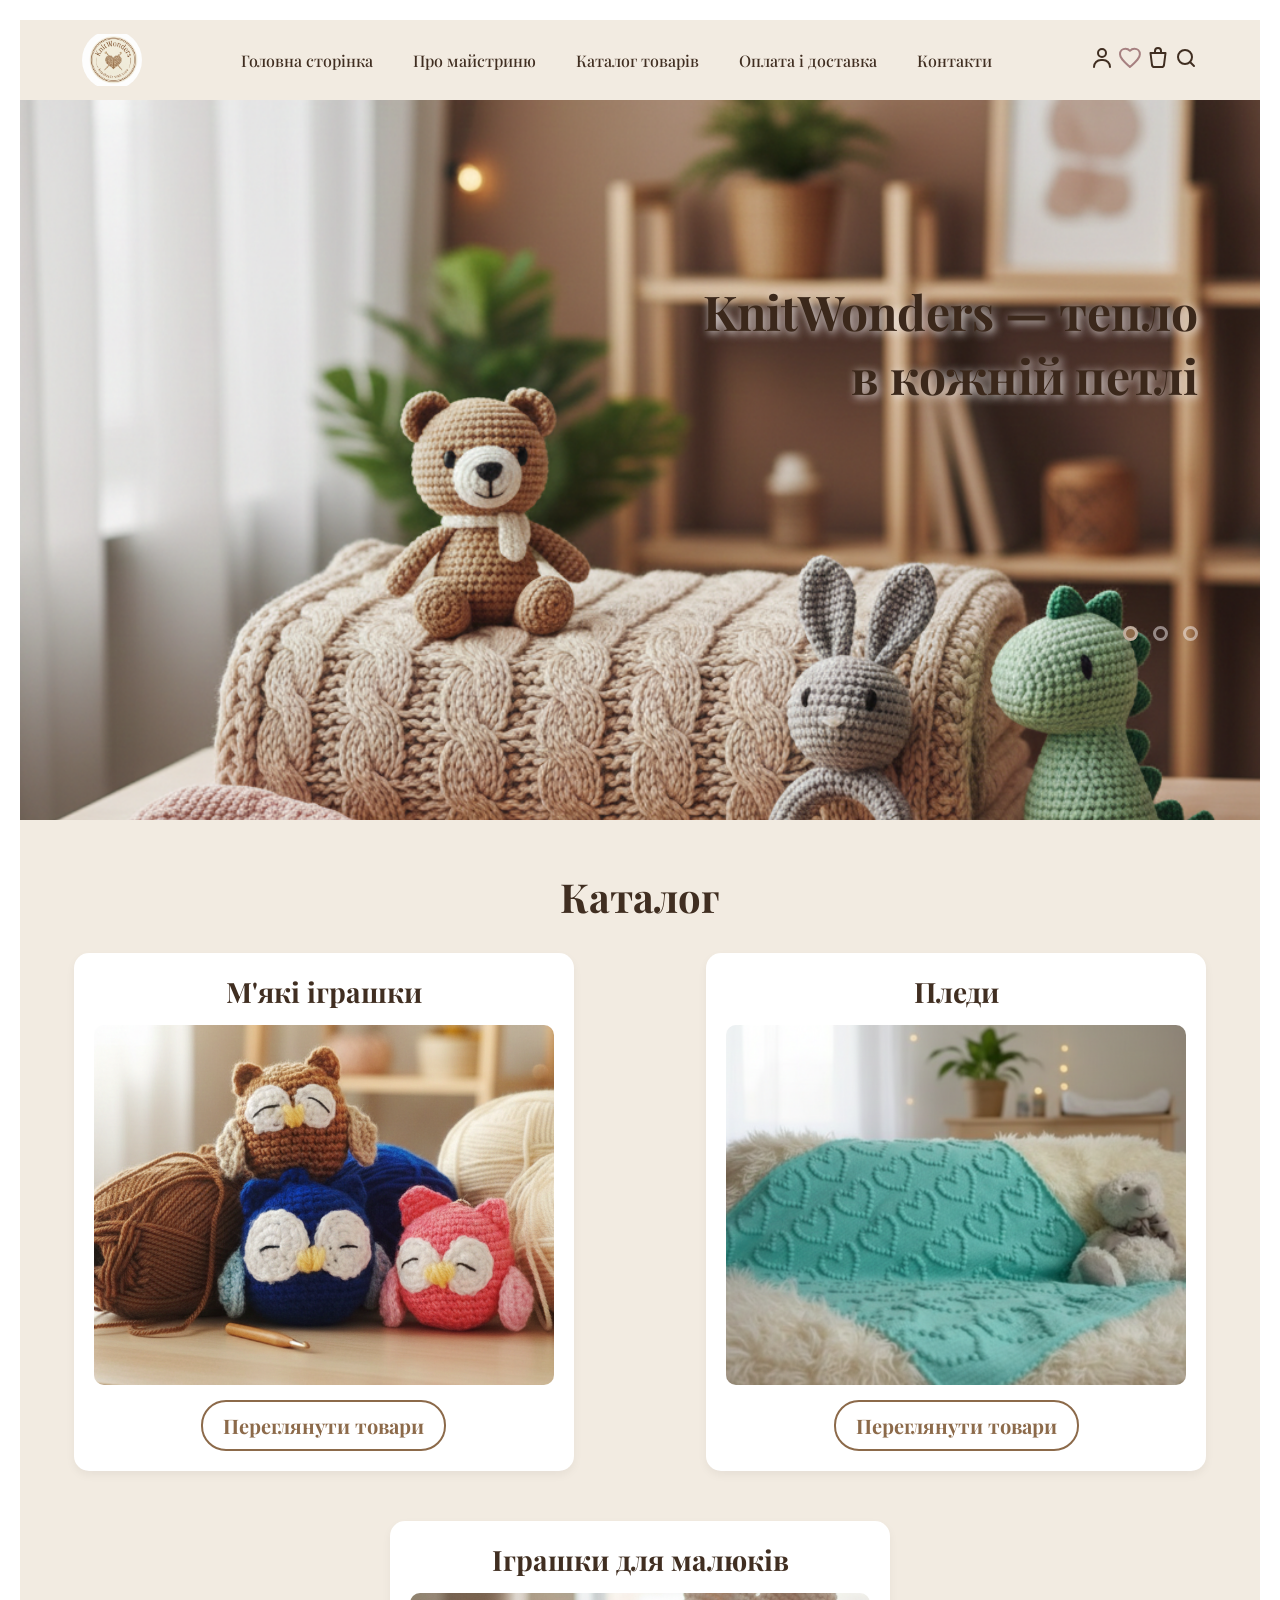
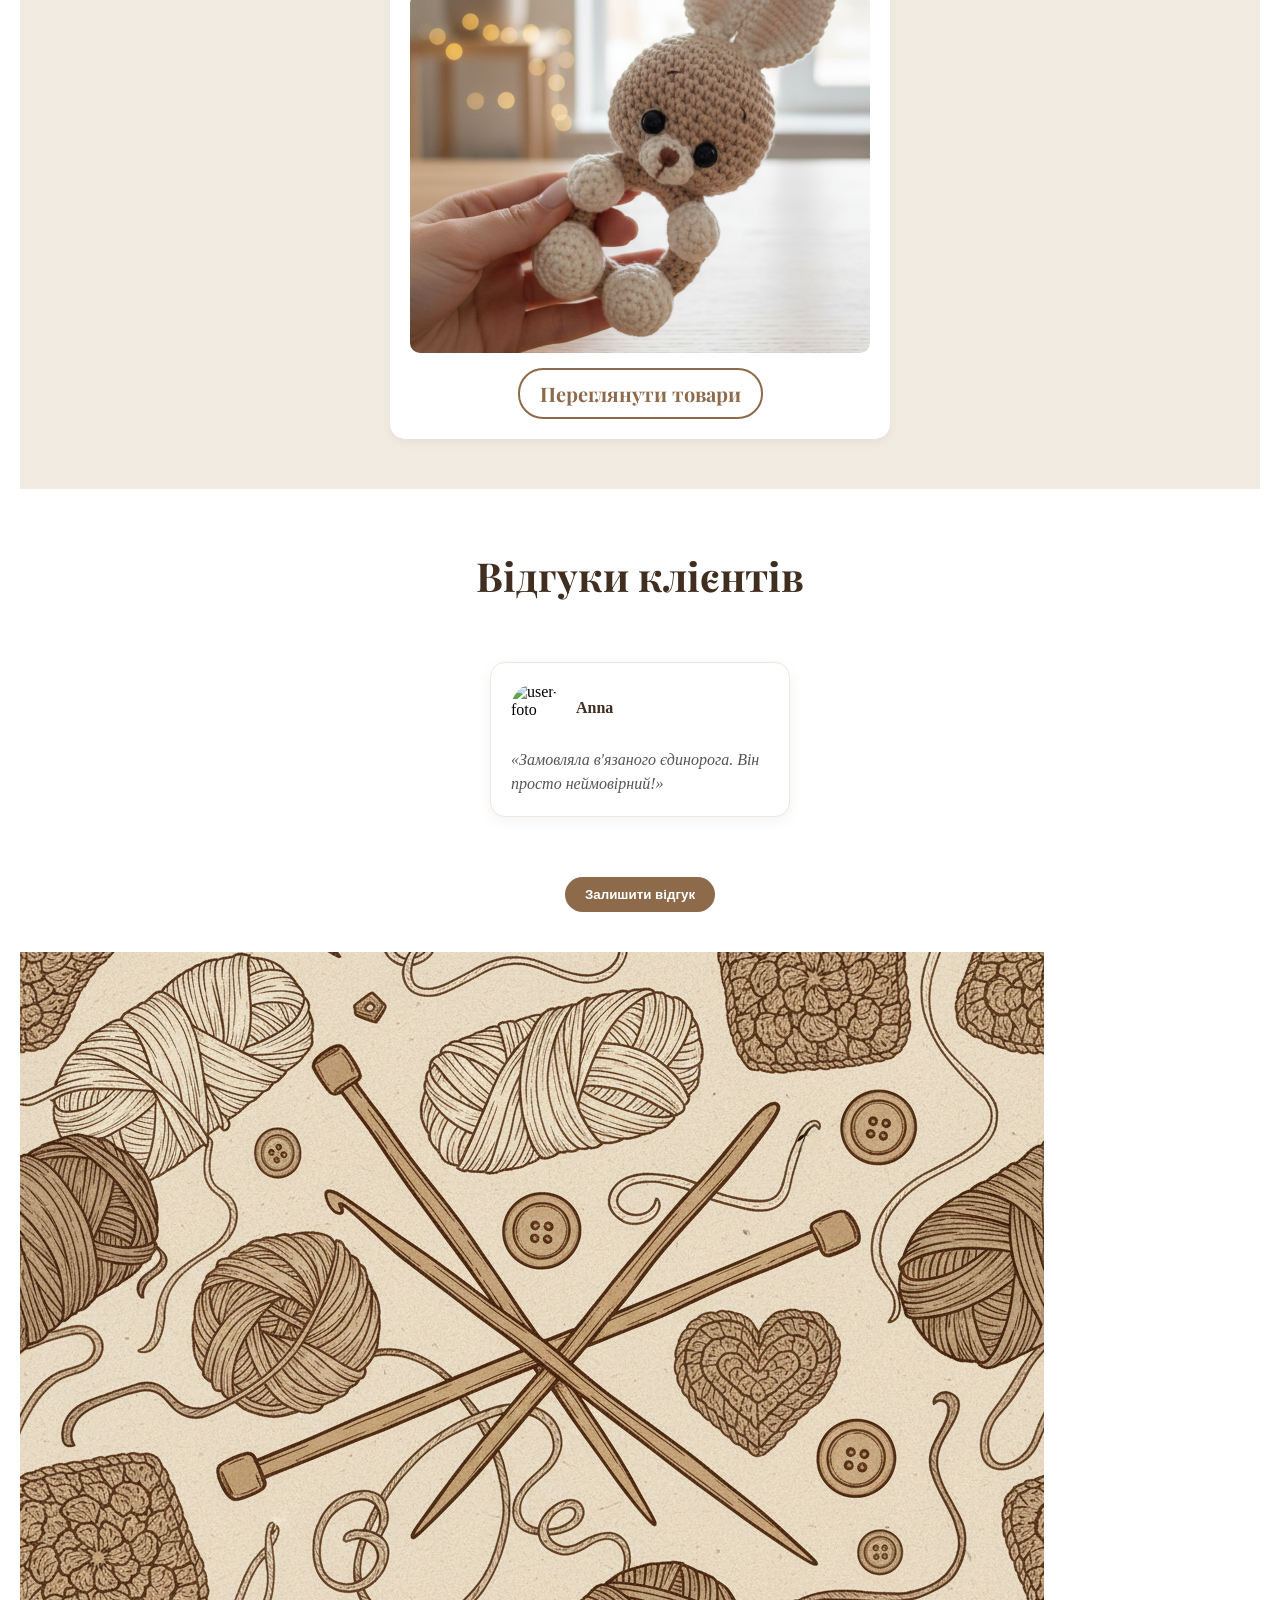
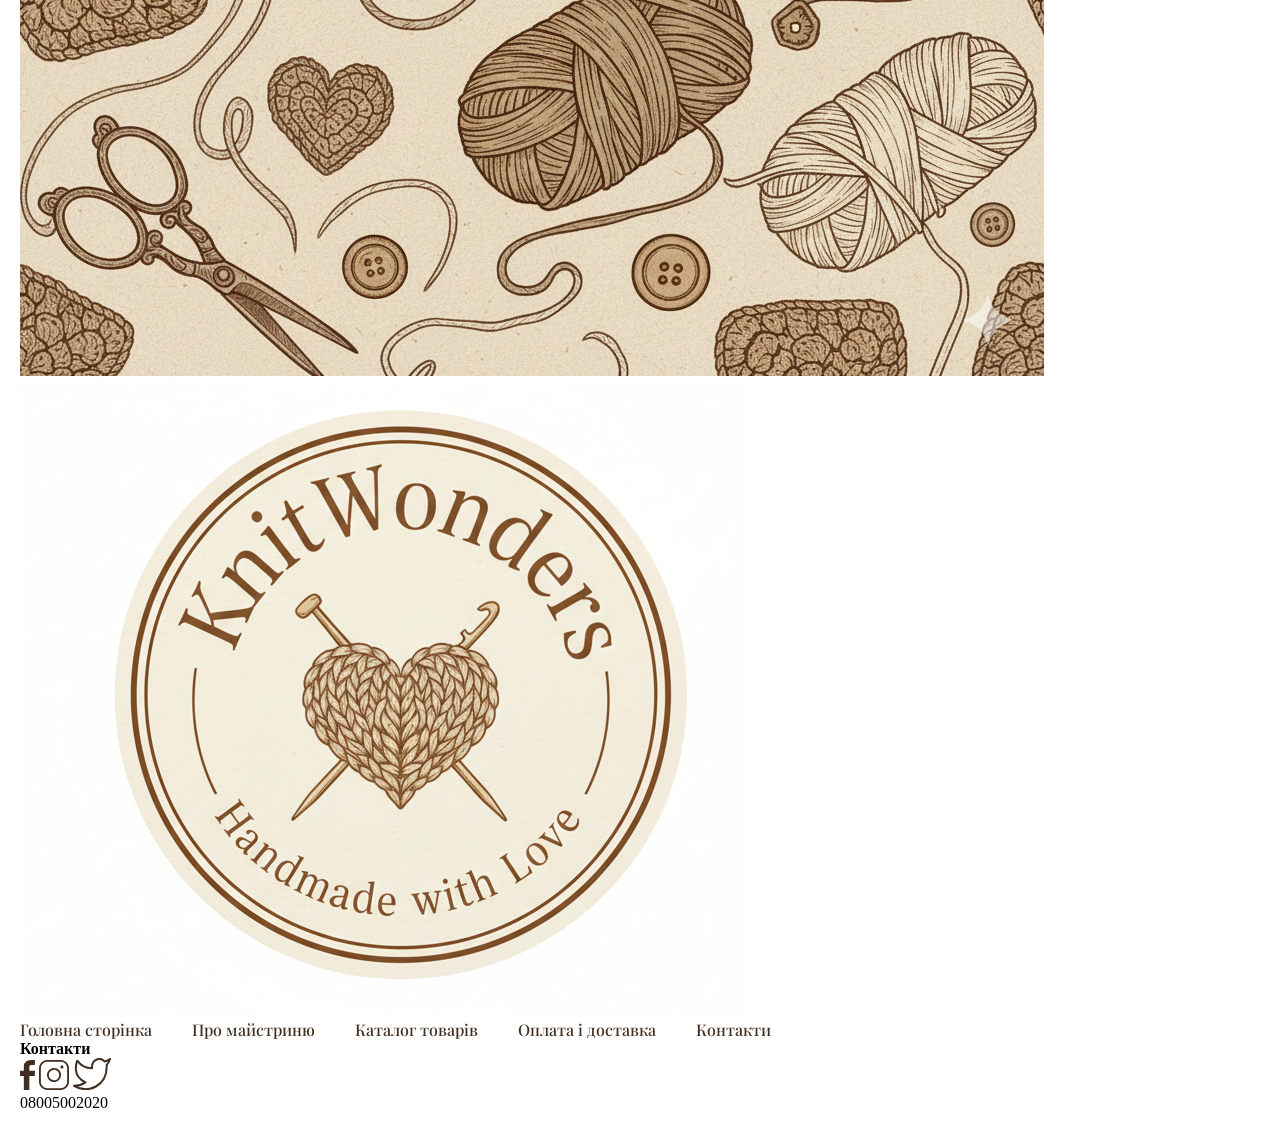
==== index.html @ 26080732 "first commit" ====
<!doctype html>
<html lang="uk">
  <head>
    <meta charset="UTF-8" />
    <meta name="viewport" content="width=device-width, initial-scale=1.0" />
    <link rel="preconnect" href="https://fonts.googleapis.com" />
    <link rel="preconnect" href="https://fonts.gstatic.com" crossorigin />
    <link
      href="https://fonts.googleapis.com/css2?family=Delius+Unicase:wght@400;700&family=Farro:wght@300;400;500;700&family=Francois+One&family=Lato:ital,wght@0,100;0,300;0,400;0,700;0,900;1,100;1,300;1,400;1,700;1,900&family=Montserrat:wght@800&family=Nunito+Sans:ital,opsz,wght@0,6..12,200..1000;1,6..12,200..1000&family=Open+Sans:ital,wght@0,300..800;1,300..800&family=PT+Sans:ital,wght@0,400;0,700;1,400;1,700&family=Playfair+Display:ital,wght@0,400..900;1,400..900&family=Playwrite+NZ+Basic+Guides&family=Quicksand:wght@300..700&family=Raleway:ital,wght@0,100..900;1,100..900&family=Red+Hat+Display:ital,wght@0,300..900;1,300..900&family=Roboto:ital,wght@0,100..900;1,100..900&family=Source+Sans+3:ital,wght@1,600&family=Work+Sans:ital,wght@1,100..900&display=swap"
      rel="stylesheet"
    />
    <link rel="icon" type="image/png" href="img/logo1.png" sizes="32x32" />
    <title>KnitWonders | В'язані іграшки та пледи</title>
    <link rel="stylesheet" href="style_hero.css" />
    <link rel="stylesheet" href="style_header.css" />
    <link rel="stylesheet" href="style_products.css" />
    <link rel="stylesheet" href="style_reviews.css" />
    <script src="script.js" dafer></script>
    <script src="script_reviews.js" dafer></script>
  </head>
  <body>
    <header>
      <img src="img/logo1.png" alt="logo1" />
      <nav>
        <ul>
          <li><a href="index.html">Головна сторінка</a></li>
          <li><a href="about.html">Про майстриню</a></li>
          <li><a href="catalog.html">Каталог товарів</a></li>
          <li><a href="delivery.html">Оплата і доставка</a></li>
          <li><a href="#contacts">Контакти</a></li>
        </ul>
      </nav>
      <div>
        <a href=""><img src="svg/user.svg" alt="user" /></a>
        <a href=""><img src="svg/heard.svg" alt="heard" /></a>
        <a href=""><img src="svg/bracket.svg" alt="bracket" /></a>
        <img src="svg/search.svg" alt="search" />
      </div>
    </header>
    <section id="hero">
      <div class="slider">
        <img src="img/mainpicture.png" alt="1" class="slide active" />
        <img src="img/im1.png" alt="2" class="slide" />
        <img src="img/img3.png" alt="3" class="slide" />
      </div>

      <div class="hero-overlay">
        <h1>KnitWonders — тепло в кожній петлі</h1>
        <ul class="dots">
          <li class="dot active"></li>
          <li class="dot"></li>
          <li class="dot"></li>
        </ul>
      </div>
    </section>
    <section id="products">
      <h2>Каталог</h2>
      <div id="catalog1">
        <div class="catalog">
          <img src="img/toys/toy2.png" alt="toy2" />
          <h3>М'які іграшки</h3>
          <a href="">Переглянути товари</a>
        </div>
        <div class="catalog">
          <img src="img/blanket_for_children/img5.png" alt="img5" />
          <h3>Пледи</h3>
          <a href="">Переглянути товари</a>
        </div>
        <div class="catalog">
          <img src="img/toys_for_babies/for_baby2.png" alt="toys_for_babies" />
          <h3>Іграшки для малюків</h3>
          <a href="">Переглянути товари</a>
        </div>
      </div>
    </section>
    <section class="reviews-section">
      <div class="container">
        <h2 class="section-title">Відгуки клієнтів</h2>

        <div class="reviews-container">
          <div class="review-card">
            <div class="user-info">
              <img
                src="https://cdn-icons-png.flaticon.com/512/149/149071.png"
                alt="user-foto"
                class="user-avatar"
              />
              <div>
                <h4 class="user-name">Anna</h4>
              </div>
            </div>
            <p class="review-text">
              «Замовляла в'язаного єдинорога. Він просто неймовірний!»
            </p>
          </div>
        </div>

        <button class="toggle-form-btn" id="show-form-btn">
          Залишити відгук
        </button>

        <div class="reviews-form-container" id="reviews-form">
          <h4>Залишити свій відгук</h4>
          <form id="add-review-form">
            <div class="form-group">
              <label for="user-image">Ваше фото (за бажанням)</label>
              <input
                type="file"
                id="user-image"
                name="user-image"
                accept="image/*"
              />
            </div>
            <div class="form-row">
              <input type="text" placeholder="Ваше ім'я" required name="name" />
              <input
                type="email"
                placeholder="Ваш Email"
                required
                name="email"
              />
            </div>
            <textarea
              placeholder="Поділіться вашими враженнями..."
              required
              name="comment"
              rows="5"
            ></textarea>
            <button type="submit" class="submit-btn">Відправити відгук</button>
          </form>
        </div>
      </div>
    </section>
    <footer>
      <img
        src="img/Gemini_Generated_Image_ptmh42ptmh42ptmh.png"
        alt="img-footer"
      />
      <img src="img/logo1.png" alt="logo1" />
      <nav>
        <ul>
          <li><a href="index.html">Головна сторінка</a></li>
          <li><a href="about.html">Про майстриню</a></li>
          <li><a href="catalog.html">Каталог товарів</a></li>
          <li><a href="delivery.html">Оплата і доставка</a></li>
          <li><a href="contacts.html">Контакти</a></li>
        </ul>
      </nav>
      <div class="contact" id="contacts">
        <h4>Контакти</h4>
        <a href=""><img src="svg/facebook.svg" alt="facebook" /></a>
        <a href=""><img src="svg/instagram.svg" alt="instagram" /></a>
        <a href=""><img src="svg/twitter.svg" alt="twitter" /></a>
        <p>08005002020</p>
      </div>
    </footer>
  </body>
</html>
---- style_hero.css ----
* {
  margin: 0;
  padding: 0;
  box-sizing: border-box;
}

#hero {
  position: relative;
  width: 100%;
  height: 80vh;
  overflow: hidden;
}

.slide {
  position: absolute;
  top: 0;
  left: 0;
  width: 100%;
  height: 100%;
  object-fit: cover;
  opacity: 0;
  transition: opacity 1s ease-in-out;
  z-index: 1;
  display: block !important;
}

.slide.active {
  opacity: 1;
  z-index: 2;
}

.hero-overlay {
  position: absolute;
  top: 0;
  left: 0;
  width: 100%;
  height: 100%;
  z-index: 3;
  display: flex;
  flex-direction: column;
  justify-content: space-evenly;
  align-items: flex-end;
  padding: 0 5%;
  pointer-events: none;
}

h1 {
  color: #3b281b;
  font-size: 48px;
  text-align: right;
  max-width: 500px;
  margin-bottom: 20px;
  font-family: "Playfair Display", serif;
  text-shadow: 2px 2px 10px rgb(243, 238, 238);
}

.dots {
  list-style: none;
  display: flex;
  gap: 15px;
  pointer-events: auto;
  margin-top: 20px;
}

.dot {
  width: 15px;
  height: 15px;
  border: 3px solid rgba(243, 238, 238, 0.501);
  border-radius: 50%;
  cursor: pointer;
  transition: 0.3s;
}

.dot.active {
  background-color: #8c6a4a;
}
---- style_header.css ----
body {
  margin: 20px;
}
/* Основні стилі для всієї шапки */
header {
  display: flex;
  justify-content: space-between;
  align-items: center;
  padding: 10px 5%;
  background-color: #f2ebe1;
}

header img[alt="logo1"] {
  width: 60px;
  height: 60px;
  object-fit: contain;
  border-radius: 50%;
}

nav ul {
  list-style: none;
  display: flex;
  margin: 0;
  padding: 0;
  gap: 40px;
}

nav ul li a {
  text-decoration: none; 
  color: #402e21; 
  font-weight: 500;
  transition: color 0.3s ease; 
    font-family: "Playfair Display", serif; +
    font-size: 20px;
}

nav ul li a:hover {
  color: #8c6a4a; 
}

.header-icons {
  display: flex;
  align-items: center;
  gap: 15px; 
}

header img[src^="svg/"] {
  width: 24px;
  height: 24px;
  transition: transform 0.2s ease;
}

header img[src^="svg/"]:hover {
  transform: scale(1.1); /
}
---- style_products.css ----
/* Основний контейнер для секції */
#products {
  background-color: #f2ebe1;
  padding: 50px 1%;
  text-align: center; /* Центруємо заголовок "Каталог" */
}

#products h2 {
  margin-bottom: 30px;
  font-size: 2rem;
  color: #402e21;
  font-family: "Playfair Display", serif;
  font-size: 40px;
}

/* Контейнер, що тримає всі три блоки */
#catalog1 {
  display: flex;
  flex-wrap: wrap; /* Дозволяє блокам переноситися на новий рядок */
  justify-content: space-around; /* Центрує блоки в ряду */
  gap: 50px; /* Відстань між блоками */
}

/* Стилі для кожного окремого блоку каталогу */
.catalog {
  display: flex;
  flex-direction: column; /* Вибудовує елементи всередині блоку вертикально */
  align-items: center; /* Центрує назву, фото та посилання */
  width: 500px; /* Фіксована ширина для гарного вигляду */
  background: #fff; /* Білий фон (за бажанням) */
  padding: 20px;
  border-radius: 15px;
  box-shadow: 0 4px 10px rgba(0, 0, 0, 0.05); /* Легка тінь */
}

/* Назва блоку — зверху */
.catalog h3 {
  order: 1; /* Задаємо черговість: 1 — найперший */
  margin-bottom: 15px;
  color: #402e21;
  font-family: "Playfair Display", serif;
  font-size: 28px;
}

/* Картинка — посередині */
.catalog img {
  order: 2; /* 2 — посередині */
  width: 100%; /* Розтягуємо по ширині блоку */
  height: 360px; /* Фіксуємо висоту, щоб всі блоки були однакові */
  object-fit: cover; /* Обрізаємо фото, щоб не деформувалося */
  border-radius: 10px;
  margin-bottom: 15px;
}

/* Посилання — знизу */
.catalog a {
  order: 3; /* 3 — в самому низу */
  text-decoration: none;
  color: #8c6a4a;
  font-weight: bold;
  border: 2px solid #8c6a4a;
  padding: 10px 20px;
  border-radius: 25px;
  transition: all 0.3s ease;
  font-family: "Playfair Display", serif;
  font-size: 20px;
}

.catalog a:hover {
  background-color: #8c6a4a;
  color: #fff;
}

/* Адаптація для телефонів */
@media (max-width: 768px) {
  #products {
    flex-direction: column; /* Блоки стають один під одним */
    align-items: center;
  }

  .catalog {
    width: 90%; /* На мобільному займають майже всю ширину */
  }
}
---- style_reviews.css ----
.container h2 {
  display: flex;
  justify-content: center;
  margin: 40px;
  color: #402e21;
  font-family: "Playfair Display", serif;
  font-size: 40px;
}
/* Контейнер для відгуків */

.reviews-container {
  display: flex;
  flex-wrap: wrap;
  gap: 20px;
  justify-content: center;
  margin-bottom: 40px;
}

/* Картка відгуку */
.review-card {
  background: #fff;
  border-radius: 15px;
  padding: 20px;
  width: 300px; /* Ширина кожної картки */
  box-shadow: 0 4px 15px rgba(0, 0, 0, 0.05);
  border: 1px solid #f0e6db;
}

.user-info {
  display: flex;
  align-items: center;
  gap: 15px;
  margin-bottom: 15px;
}

.user-avatar {
  width: 50px;
  height: 50px;
  border-radius: 50%; /* Робимо аватар круглим */
  object-fit: cover;
}

.user-name {
  margin: 0;
  color: #402e21;
}

.review-text {
  font-style: italic;
  color: #555;
  line-height: 1.5;
}

/* Стилі для форми */
.reviews-form-container {
  max-width: 600px;
  margin: 0 auto;
  background: #fdfaf7;
  padding: 30px;
  border-radius: 20px;
  display: none; /* ПРИХОВАНО ЗА ЗАМОВЧУВАННЯМ */
  box-shadow: 0 5px 20px rgba(0, 0, 0, 0.1);
}

.reviews-form-container.active {
  display: block; /* ПОКАЗУЄМО, КОЛИ ДОДАЄТЬСЯ КЛАС active */
}

/* Кнопка "Написати відгук" */
.toggle-form-btn {
  display: block;
  margin: 20px auto;
  background-color: #8c6a4a;
  color: white;
  padding: 12px 25px;
  border: none;
  border-radius: 25px;
  cursor: pointer;
  font-weight: bold;
  transition: 0.3s;
}

.toggle-form-btn:hover {
  background-color: #402e21;
}

/* Поля форми */
.form-row {
  display: flex;
  gap: 10px;
  margin-bottom: 15px;
}

.form-row input,
textarea {
  width: 100%;
  padding: 12px;
  border: 1px solid #d9c5b2;
  border-radius: 10px;
  outline: none;
}

.submit-btn {
  width: 100%;
  background: #402e21;
  color: white;
  padding: 12px;
  border: none;
  border-radius: 10px;
  cursor: pointer;
  font-size: 16px;
}
/* Відгуки в рядок */
.reviews-container {
  display: flex;
  flex-wrap: wrap; /* Дозволяє карткам переноситися, якщо мало місця */
  gap: 20px;
  justify-content: center;
  padding: 20px 0;
}

.review-card {
  flex: 0 1 300px; /* Картка не більше 300px */
  border: 1px solid #ddd;
  padding: 15px;
  border-radius: 10px;
  background: #fff;
}

/* Форма */
.reviews-form-container {
  display: none; /* СПОЧАТКУ ПРИХОВАНО */
  margin-top: 20px;
  padding: 20px;
  border-radius: 10px;
  background-color: #f9f4f0;
}

/* Клас, який ми будемо додавати через JS */
.reviews-form-container.show {
  display: block;
}

.toggle-form-btn {
  display: block;
  margin: 20px auto;
  padding: 10px 20px;
  cursor: pointer;
}

/* Батьківський контейнер, який обрізає все, що виходить за край */
.reviews-section .container {
  overflow: hidden;
  position: relative;
  padding: 20px 0;
}

/* Контейнер зі слайдами */
.reviews-container {
  display: flex;
  flex-wrap: nowrap; /* Важливо: не дозволяємо карткам переноситися на новий рядок */
  gap: 20px;
  padding: 20px;

  /* Додаємо автоматичну прокрутку */
  overflow-x: auto; /* Дозволяє крутити пальцем на телефонах */
  scroll-behavior: smooth;

  /* Ховаємо смугу прокрутки для охайності */
  -ms-overflow-style: none; /* для IE та Edge */
  scrollbar-width: none; /* для Firefox */
}

.reviews-container::-webkit-scrollbar {
  display: none; /* для Chrome, Safari та Opera */
}

/* Картка відгуку */
.review-card {
  flex: 0 0 300px; /* Картка завжди має ширину 300px і не стискається */
  background: #fff;
  border-radius: 15px;
  padding: 20px;
  box-shadow: 0 4px 15px rgba(0, 0, 0, 0.05);
  border: 1px solid #f0e6db;
}
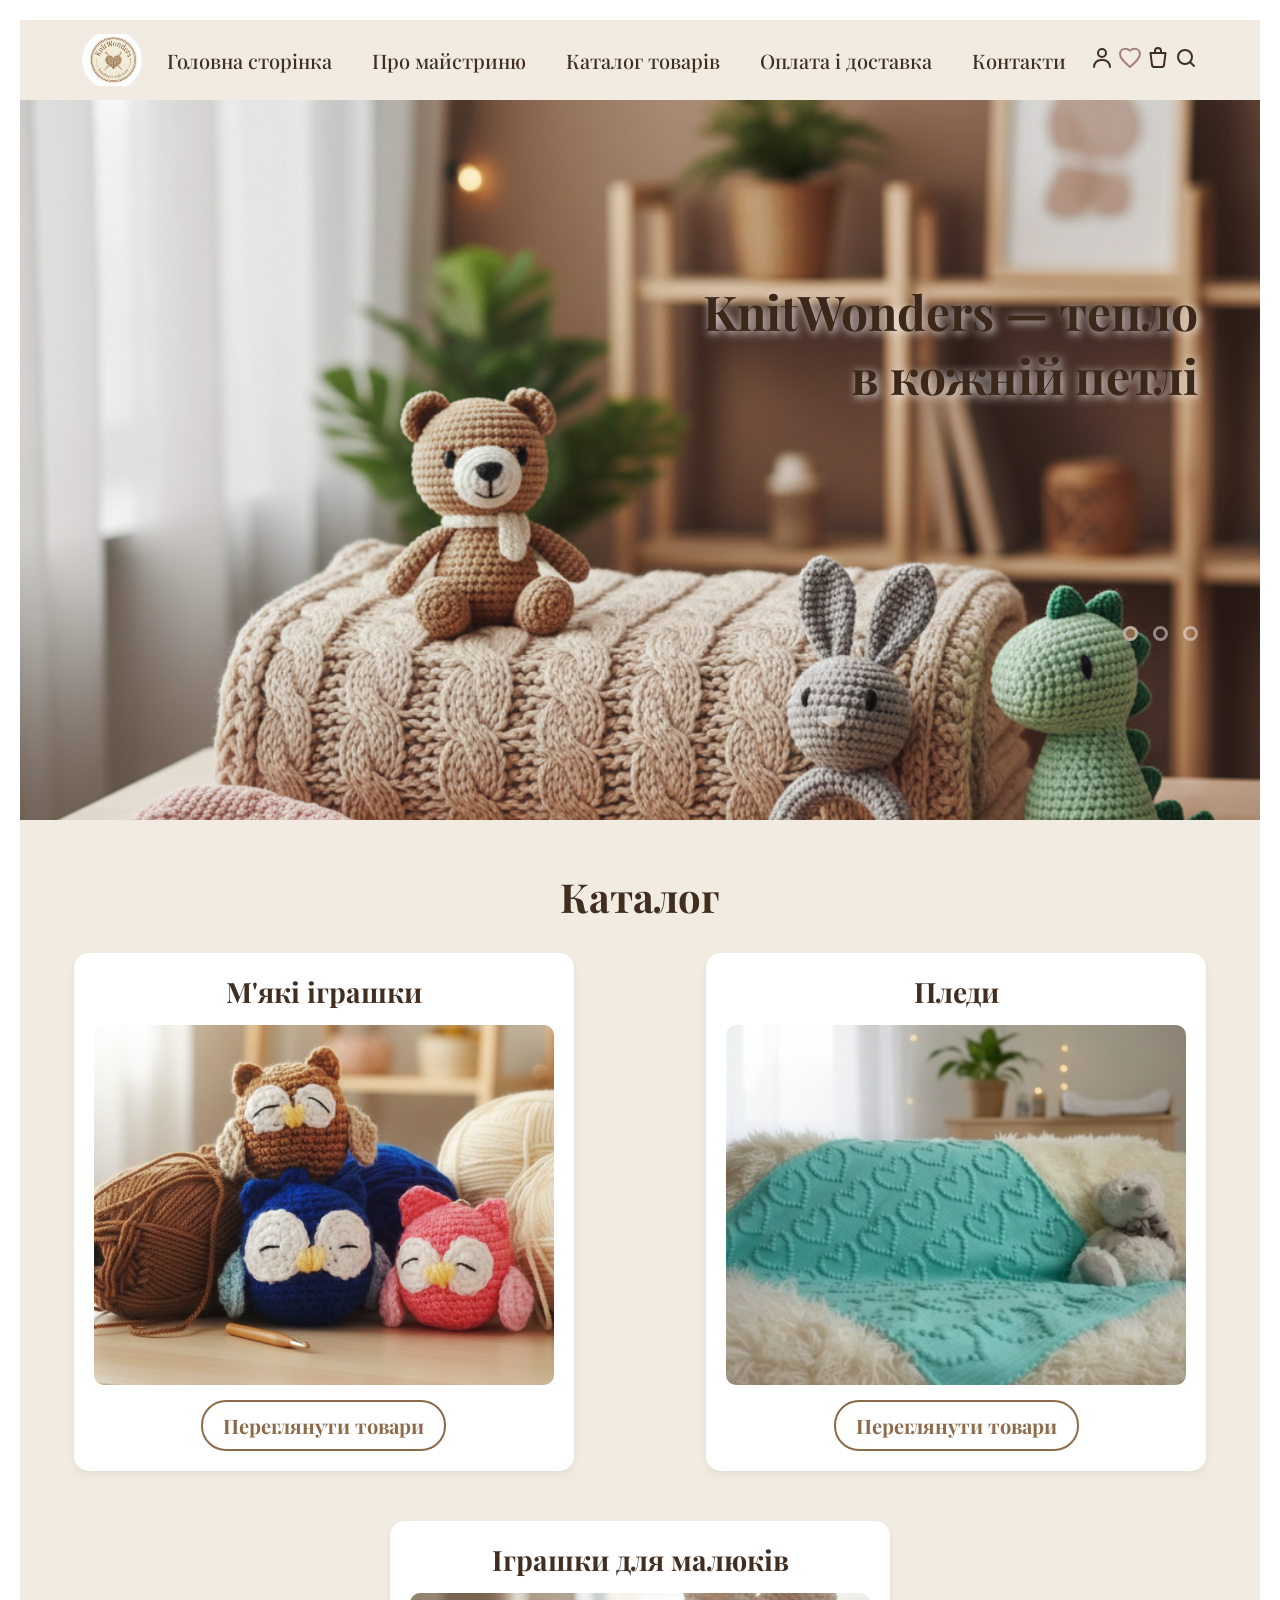
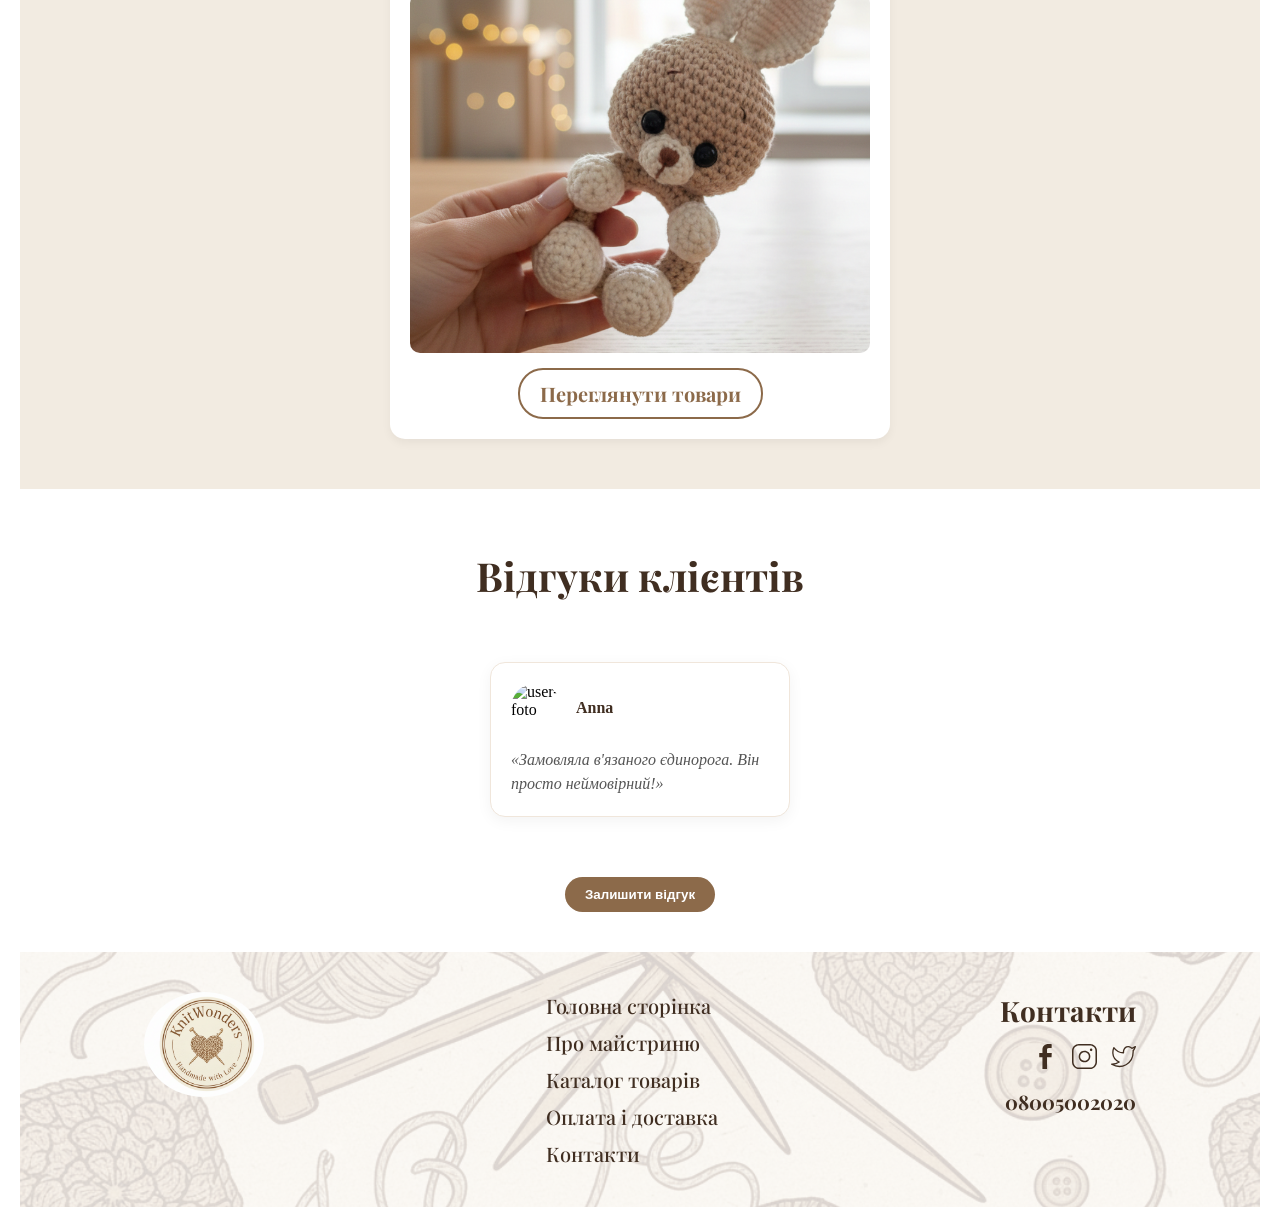
==== commit 83e6b359: "add changes" ====
--- a/index.html
+++ b/index.html
@@ -15,28 +15,14 @@
     <link rel="stylesheet" href="style_header.css" />
     <link rel="stylesheet" href="style_products.css" />
     <link rel="stylesheet" href="style_reviews.css" />
-    <script src="script.js" dafer></script>
-    <script src="script_reviews.js" dafer></script>
+    <link rel="stylesheet" href="style_footer.css" />
+
+    <script src="script.js" defer></script>
+    <script src="script_reviews.js" defer></script>
+    <script src="include.js" defer></script>
   </head>
   <body>
-    <header>
-      <img src="img/logo1.png" alt="logo1" />
-      <nav>
-        <ul>
-          <li><a href="index.html">Головна сторінка</a></li>
-          <li><a href="about.html">Про майстриню</a></li>
-          <li><a href="catalog.html">Каталог товарів</a></li>
-          <li><a href="delivery.html">Оплата і доставка</a></li>
-          <li><a href="#contacts">Контакти</a></li>
-        </ul>
-      </nav>
-      <div>
-        <a href=""><img src="svg/user.svg" alt="user" /></a>
-        <a href=""><img src="svg/heard.svg" alt="heard" /></a>
-        <a href=""><img src="svg/bracket.svg" alt="bracket" /></a>
-        <img src="svg/search.svg" alt="search" />
-      </div>
-    </header>
+    <div id="header-placeholder"></div>
     <section id="hero">
       <div class="slider">
         <img src="img/mainpicture.png" alt="1" class="slide active" />
@@ -131,28 +117,6 @@
         </div>
       </div>
     </section>
-    <footer>
-      <img
-        src="img/Gemini_Generated_Image_ptmh42ptmh42ptmh.png"
-        alt="img-footer"
-      />
-      <img src="img/logo1.png" alt="logo1" />
-      <nav>
-        <ul>
-          <li><a href="index.html">Головна сторінка</a></li>
-          <li><a href="about.html">Про майстриню</a></li>
-          <li><a href="catalog.html">Каталог товарів</a></li>
-          <li><a href="delivery.html">Оплата і доставка</a></li>
-          <li><a href="contacts.html">Контакти</a></li>
-        </ul>
-      </nav>
-      <div class="contact" id="contacts">
-        <h4>Контакти</h4>
-        <a href=""><img src="svg/facebook.svg" alt="facebook" /></a>
-        <a href=""><img src="svg/instagram.svg" alt="instagram" /></a>
-        <a href=""><img src="svg/twitter.svg" alt="twitter" /></a>
-        <p>08005002020</p>
-      </div>
-    </footer>
+    <div id="footer-placeholder"></div>
   </body>
 </html>
--- a/style_header.css
+++ b/style_header.css
@@ -30,7 +30,7 @@
   color: #402e21; 
   font-weight: 500;
   transition: color 0.3s ease; 
-    font-family: "Playfair Display", serif; +
+    font-family: "Playfair Display", serif; 
     font-size: 20px;
 }
 
--- a/style_reviews.css
+++ b/style_reviews.css
@@ -184,3 +184,12 @@
   box-shadow: 0 4px 15px rgba(0, 0, 0, 0.05);
   border: 1px solid #f0e6db;
 }
+/* Кнопки видалення приховані для всіх */
+.delete-btn {
+  display: none !important;
+}
+
+/* Клас, який ми увімкнемо лише для вас */
+body.admin-mode .delete-btn {
+  display: block !important;
+}
--- a/style_footer.css
+++ b/style_footer.css
@@ -0,0 +1,93 @@
+footer {
+  background-image:
+    linear-gradient(rgba(255, 255, 255, 0.8), rgba(255, 255, 255, 0.8)),
+    url("img/Gemini_Generated_Image_ptmh42ptmh42ptmh.png");
+  background-size: cover;
+  background-position: center;
+  background-repeat: no-repeat;
+
+  /* Розподіляємо контент по боках */
+  display: flex;
+  justify-content: space-between;
+  align-items: flex-start;
+  padding: 40px 10%;
+  color: #402e21; /* Ваш основний колір тексту */
+}
+
+/* Приховуємо саму картинку з HTML, бо вона тепер на бекграунді */
+footer > img:first-child {
+  display: none;
+}
+
+/* Логотип та навігація (Ліва частина) */
+footer img[alt="logo1"] {
+  width: 120px; /* Налаштуйте розмір логотипу під себе */
+  margin-bottom: 20px;
+  border-radius: 50%;
+}
+
+footer nav ul {
+  list-style: none;
+  padding: 0;
+  margin: 0;
+  display: flex;
+  flex-direction: column; /* У стовпчик */
+  gap: 10px;
+}
+
+footer nav ul li a {
+  text-decoration: none;
+  color: #402e21;
+  font-weight: 500;
+  transition: 0.3s;
+}
+
+footer nav ul li a:hover {
+  color: #8c6a4a; /* Колір при наведенні */
+}
+
+/* Контакти (Права частина) */
+.contact {
+  text-align: right; /* Текст притиснутий до правого краю */
+}
+
+.contact h4 {
+  margin-bottom: 15px;
+  font-size: 28px;
+  font-family: "Playfair Display", serif;
+}
+
+.contact a {
+  display: inline-block;
+  margin-left: 10px;
+  transition: transform 0.3s;
+}
+
+.contact a:hover {
+  transform: scale(1.1); /* Легке збільшення іконок */
+}
+
+.contact img {
+  width: 25px; /* Розмір іконок соцмереж */
+  height: 25px;
+}
+
+.contact p {
+  margin-top: 15px;
+  font-weight: bold;
+  font-size: 20px;
+  font-family: "Playfair Display", serif;
+}
+
+/* Адаптація для телефонів */
+@media (max-width: 768px) {
+  footer {
+    flex-direction: column;
+    align-items: center;
+    text-align: center;
+    gap: 30px;
+  }
+  .contact {
+    text-align: center;
+  }
+}
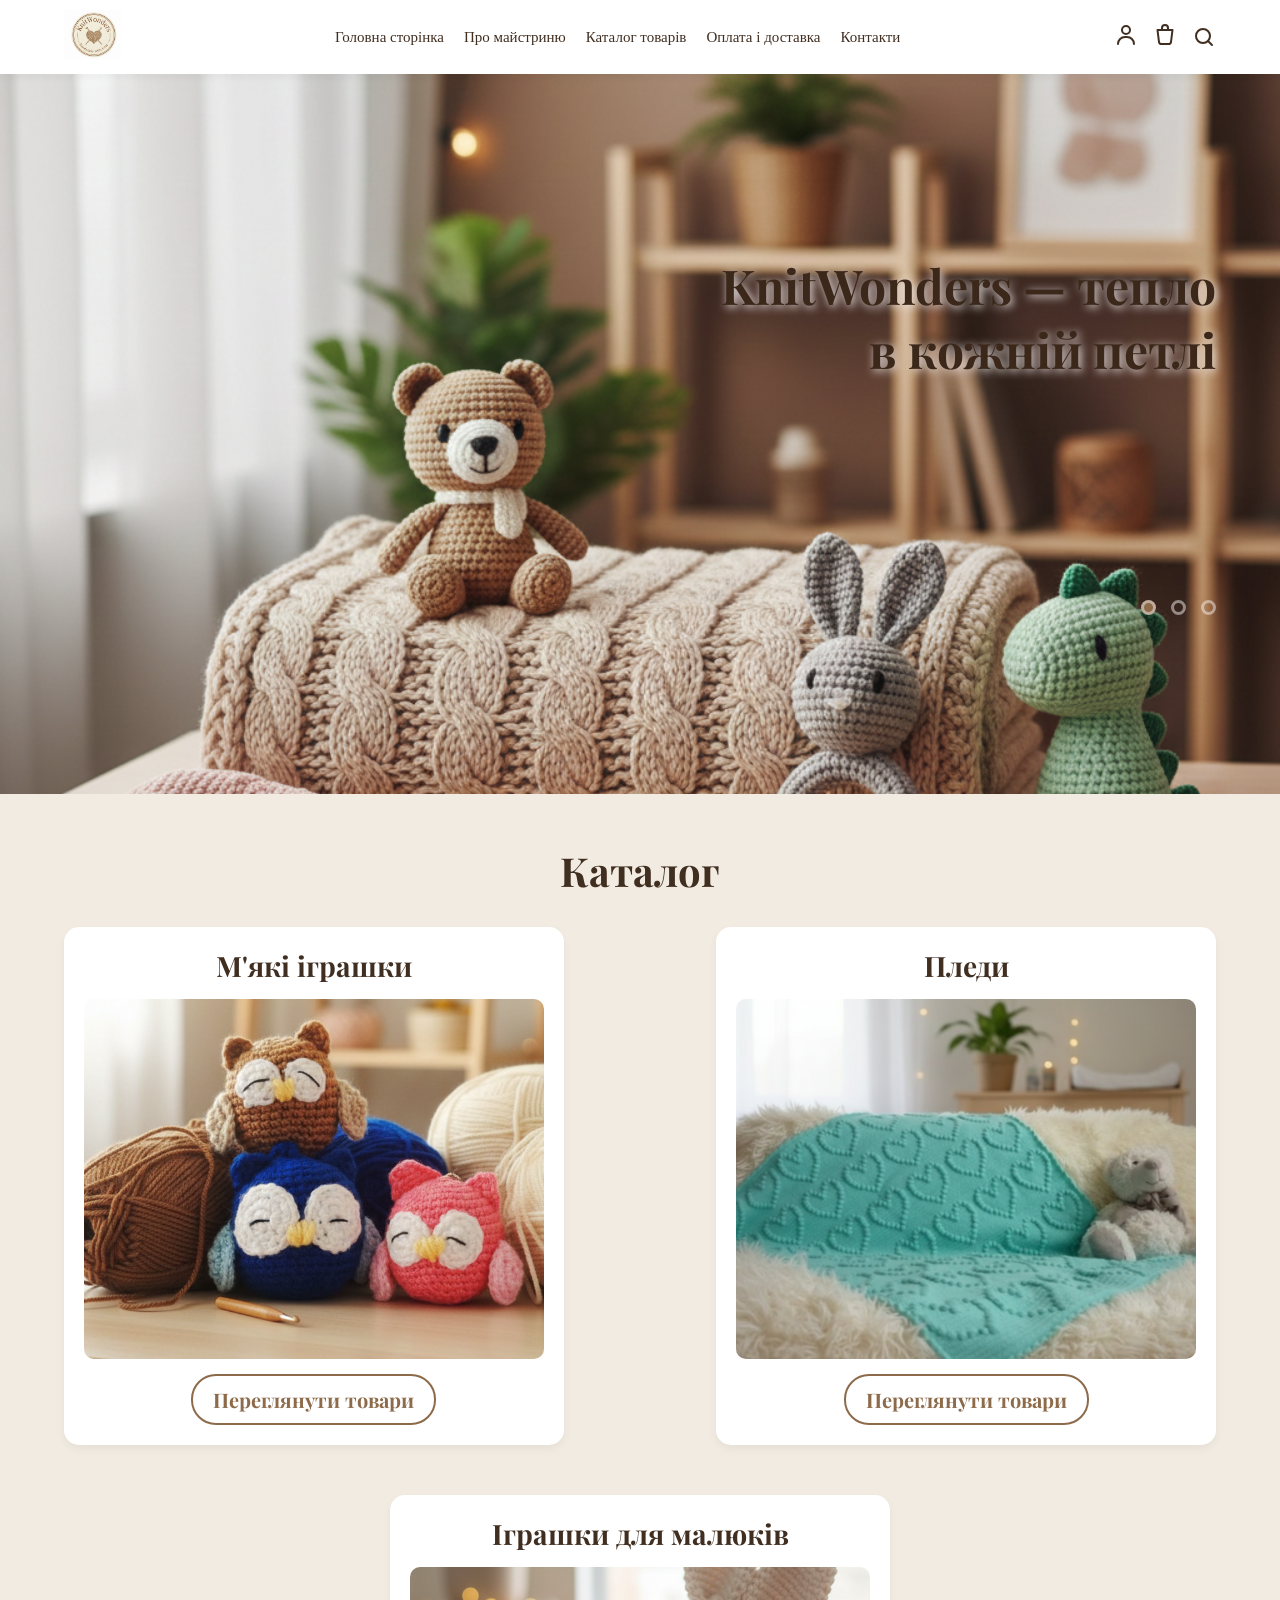
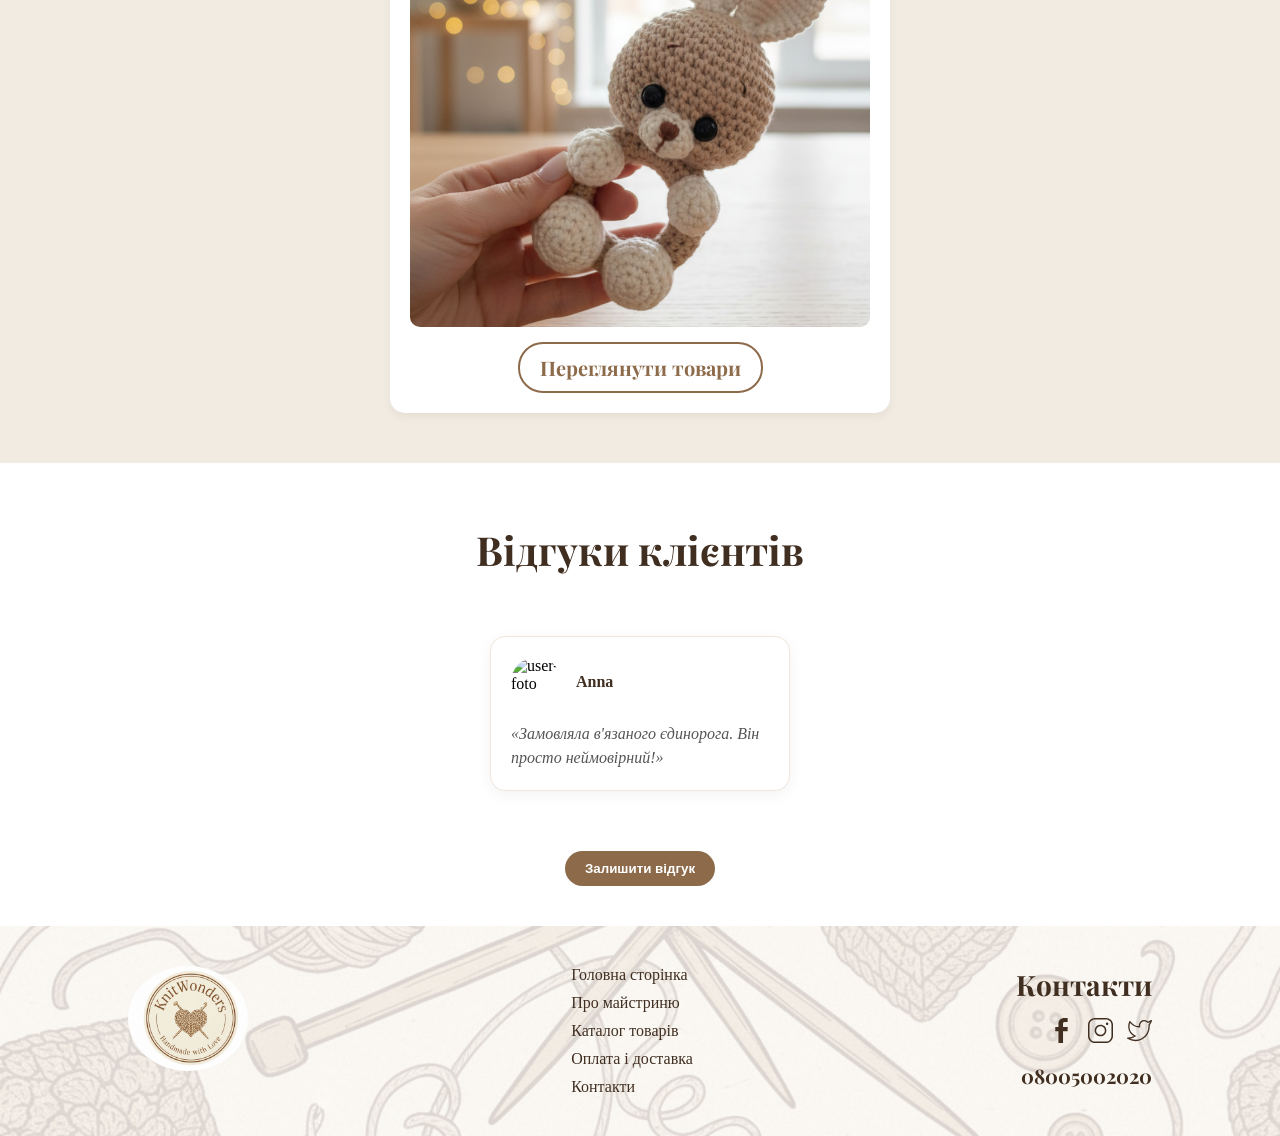
==== commit 58c376c7: "add changes" ====
--- a/index.html
+++ b/index.html
@@ -16,7 +16,6 @@
     <link rel="stylesheet" href="style_products.css" />
     <link rel="stylesheet" href="style_reviews.css" />
     <link rel="stylesheet" href="style_footer.css" />
-
     <script src="script.js" defer></script>
     <script src="script_reviews.js" defer></script>
     <script src="include.js" defer></script>
--- a/style_header.css
+++ b/style_header.css
@@ -1,55 +1,159 @@
-body {
-  margin: 20px;
-}
-/* Основні стилі для всієї шапки */
+/* 1. Основний контейнер шапки */
 header {
   display: flex;
   justify-content: space-between;
   align-items: center;
   padding: 10px 5%;
-  background-color: #f2ebe1;
+  background-color: #ffffff;
+  box-shadow: 0 2px 10px rgba(0, 0, 0, 0.05);
+  position: sticky;
+  top: 0;
+  z-index: 1000;
 }
 
-header img[alt="logo1"] {
-  width: 60px;
-  height: 60px;
-  object-fit: contain;
-  border-radius: 50%;
+/* 2. Логотип */
+.logo img {
+  height: 50px;
+  width: auto;
 }
 
-nav ul {
+/* 3. Навігація (Список посилань) */
+.nav-links {
+  display: flex;
   list-style: none;
-  display: flex;
+  gap: 20px;
   margin: 0;
   padding: 0;
-  gap: 40px;
 }
 
-nav ul li a {
-  text-decoration: none; 
-  color: #402e21; 
+.nav-links li a {
+  text-decoration: none;
+  color: #402e21;
   font-weight: 500;
-  transition: color 0.3s ease; 
-    font-family: "Playfair Display", serif; 
-    font-size: 20px;
+  font-size: 15px;
+  transition: 0.3s;
 }
 
-nav ul li a:hover {
-  color: #8c6a4a; 
+.nav-links li a:hover {
+  color: #8c6a4a;
 }
 
-.header-icons {
+/* 4. Блок з іконками (Пошук, Юзер, Кошик) */
+header div:last-child {
   display: flex;
   align-items: center;
-  gap: 15px; 
+  gap: 15px;
 }
 
-header img[src^="svg/"] {
+header div:last-child img {
   width: 24px;
   height: 24px;
-  transition: transform 0.2s ease;
+  cursor: pointer;
+  transition: transform 0.2s;
 }
 
-header img[src^="svg/"]:hover {
-  transform: scale(1.1); /
+header div:last-child img:hover {
+  transform: scale(1.1);
 }
+
+/* 5. Бургер-меню (приховане на ПК) */
+.burger-menu {
+  display: none;
+  flex-direction: column;
+  gap: 5px;
+  cursor: pointer;
+}
+
+.burger-menu span {
+  width: 25px;
+  height: 3px;
+  background-color: #402e21;
+  transition: 0.3s;
+}
+
+/* --- МОБІЛЬНА АДАПТАЦІЯ (max-width: 992px) --- */
+/* Стилі для мобільної версії (max-width: 992px) */
+@media (max-width: 992px) {
+  .nav-links {
+    position: fixed;
+    left: 0;
+    top: -100%; /* Меню сховане зверху */
+    width: 100%;
+    height: auto; /* Висота підлаштовується під контент */
+    background-color: #fdfaf7;
+    flex-direction: column;
+    align-items: center;
+    padding: 80px 0 40px 0; /* Відступ зверху, щоб не перекривати лого */
+    transition: all 0.5s ease-in-out;
+    z-index: 999;
+    box-shadow: 0 5px 15px rgba(0, 0, 0, 0.1);
+  }
+
+  /* Коли меню активне — воно виїжджає на top: 0 */
+  .nav-links.active {
+    top: 0;
+  }
+
+  .burger-menu {
+    display: flex;
+    z-index: 1001; /* Бургер завжди має бути над меню */
+  }
+
+  /* Анімація бургера у хрестик (щоб було зрозуміло, як закрити) */
+  .burger-menu.open span:nth-child(1) {
+    transform: rotate(45deg) translate(5px, 6px);
+  }
+  .burger-menu.open span:nth-child(2) {
+    opacity: 0;
+  }
+  .burger-menu.open span:nth-child(3) {
+    transform: rotate(-45deg) translate(5px, -7px);
+  }
+}
+
+.search-wrapper {
+  position: relative;
+}
+
+.search-input-box {
+  position: absolute;
+  right: 0;
+  top: 45px;
+  background: white;
+  border: 2px solid #8c6a4a;
+  border-radius: 8px;
+  padding: 8px 12px;
+  display: flex; /* Тримаємо flex для структури */
+  gap: 10px;
+  box-shadow: 0 4px 12px rgba(0, 0, 0, 0.15);
+  z-index: 2000;
+
+  /* Стан "Сховано" */
+  opacity: 0;
+  visibility: hidden;
+  transform: translateY(-10px);
+  transition: all 0.3s ease;
+}
+
+/* Стан "Активно" (коли JS додає клас) */
+.search-input-box.active {
+  opacity: 1;
+  visibility: visible;
+  transform: translateY(0);
+}
+
+#search-input {
+  border: 1px solid #ddd;
+  border-radius: 4px;
+  padding: 5px;
+  outline: none;
+}
+
+#search-close {
+  background: none;
+  border: none;
+  font-size: 20px;
+  cursor: pointer;
+  color: #8c6a4a;
+  line-height: 1;
+}
--- a/style_footer.css
+++ b/style_footer.css
@@ -26,7 +26,7 @@
   border-radius: 50%;
 }
 
-footer nav ul {
+footer ul {
   list-style: none;
   padding: 0;
   margin: 0;
@@ -35,14 +35,14 @@
   gap: 10px;
 }
 
-footer nav ul li a {
+footer ul li a {
   text-decoration: none;
   color: #402e21;
   font-weight: 500;
   transition: 0.3s;
 }
 
-footer nav ul li a:hover {
+footer ul li a:hover {
   color: #8c6a4a; /* Колір при наведенні */
 }
 
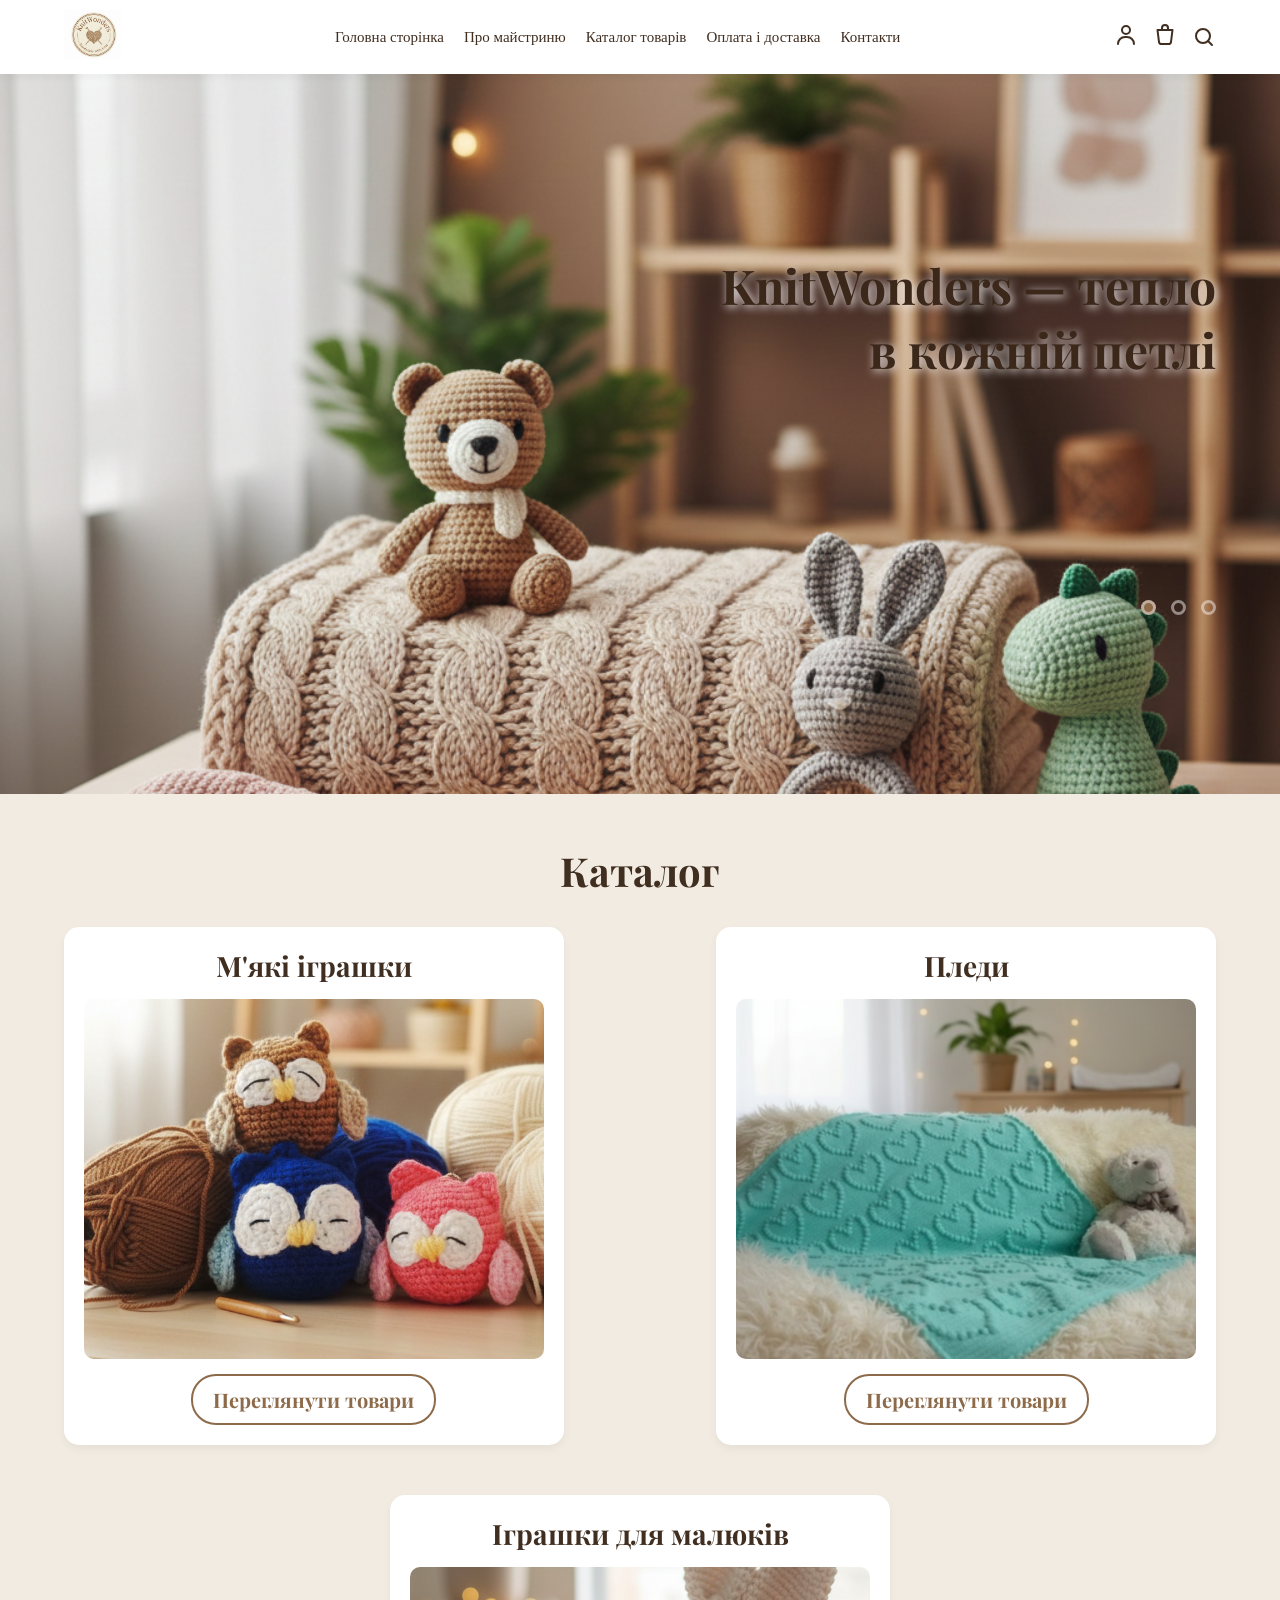
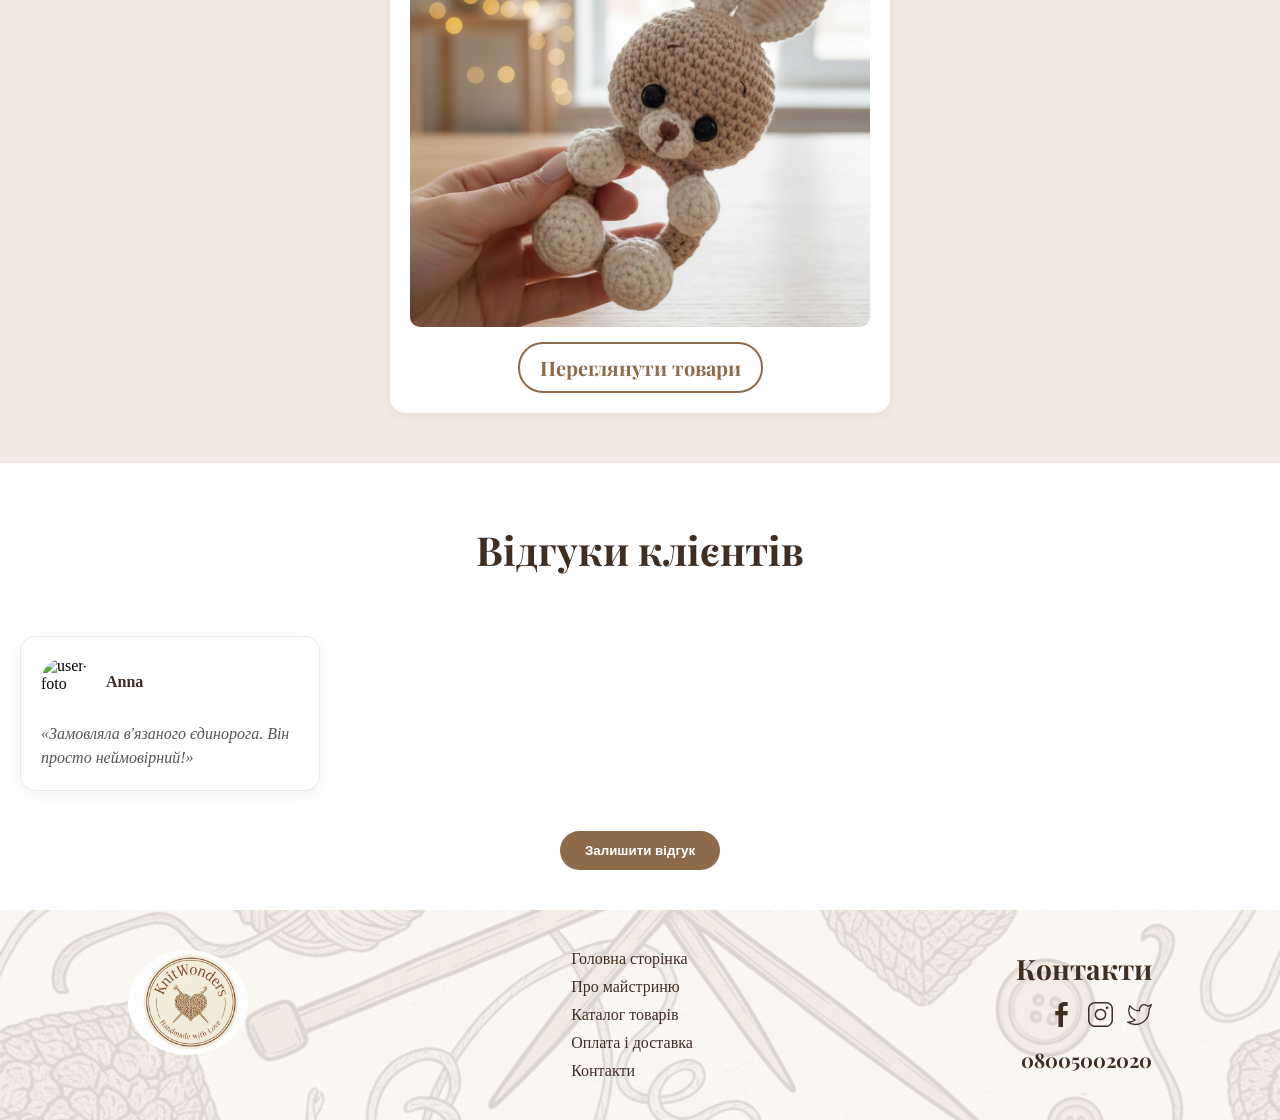
==== commit f5bf8ee4: "add chenges" ====
--- a/index.html
+++ b/index.html
@@ -19,6 +19,8 @@
     <script src="script.js" defer></script>
     <script src="script_reviews.js" defer></script>
     <script src="include.js" defer></script>
+    <script src="script_catalog.js" defer></script>
+    <script src="script_card.js" defer></script>
   </head>
   <body>
     <div id="header-placeholder"></div>
@@ -44,17 +46,17 @@
         <div class="catalog">
           <img src="img/toys/toy2.png" alt="toy2" />
           <h3>М'які іграшки</h3>
-          <a href="">Переглянути товари</a>
+          <a href="toys.html">Переглянути товари</a>
         </div>
         <div class="catalog">
           <img src="img/blanket_for_children/img5.png" alt="img5" />
           <h3>Пледи</h3>
-          <a href="">Переглянути товари</a>
+          <a href="blanket.html">Переглянути товари</a>
         </div>
         <div class="catalog">
           <img src="img/toys_for_babies/for_baby2.png" alt="toys_for_babies" />
           <h3>Іграшки для малюків</h3>
-          <a href="">Переглянути товари</a>
+          <a href="toys_for_baby.html">Переглянути товари</a>
         </div>
       </div>
     </section>
@@ -114,6 +116,10 @@
             <button type="submit" class="submit-btn">Відправити відгук</button>
           </form>
         </div>
+        <div
+          class="scroll-controls"
+          style="text-align: center; margin-bottom: 20px"
+        ></div>
       </div>
     </section>
     <div id="footer-placeholder"></div>
--- a/style_header.css
+++ b/style_header.css
@@ -157,3 +157,66 @@
   color: #8c6a4a;
   line-height: 1;
 }
+
+/* Примусові стилі для вікна пошуку */
+#search-container {
+  display: none; /* Керується через JS */
+  position: fixed !important; /* Фіксація відносно екрана */
+  top: 100px !important; /* Відступ зверху */
+  right: 20px !important; /* Відступ справа */
+  width: 300px !important;
+  min-height: 100px !important;
+  background-color: #ffffff !important; /* Білий фон обов'язково */
+  border: 2px solid #8c6a4a !important; /* Коричнева рамка */
+  border-radius: 12px !important;
+  padding: 20px !important;
+  z-index: 999999 !important; /* Поверх усіх елементів */
+  box-shadow: 0 10px 30px rgba(0, 0, 0, 0.3) !important;
+}
+
+/* Стиль для самого поля вводу всередині */
+#search-input {
+  width: 100% !important;
+  padding: 10px !important;
+  margin-bottom: 10px !important;
+  border: 1px solid #ccc !important;
+  border-radius: 5px !important;
+  display: block !important;
+  color: #000 !important;
+}
+
+/* Кнопка закриття */
+#search-close {
+  position: absolute;
+  top: 5px;
+  right: 10px;
+  background: none;
+  border: none;
+  font-size: 20px;
+  cursor: pointer;
+  color: #8c6a4a;
+}
+
+#cart-count {
+  position: absolute;
+  top: -8px;
+  right: -8px;
+  background-color: #8c6a4a; /* Ваш фірмовий коричневий */
+  color: white;
+  font-size: 11px;
+  font-weight: bold;
+  width: 18px;
+  height: 18px;
+  display: flex;
+  align-items: center;
+  justify-content: center;
+  border-radius: 50%;
+  border: 2px solid #fff; /* Біла обводка, щоб не зливалося */
+  opacity: 0; /* Спочатку ховаємо */
+  transition: opacity 0.3s ease;
+}
+
+/* Показуємо, якщо число більше 0 */
+#cart-count.visible {
+  opacity: 1;
+}
--- a/style_products.css
+++ b/style_products.css
@@ -1,13 +1,11 @@
-/* Основний контейнер для секції */
 #products {
   background-color: #f2ebe1;
   padding: 50px 1%;
-  text-align: center; /* Центруємо заголовок "Каталог" */
+  text-align: center;
 }
 
 #products h2 {
   margin-bottom: 30px;
-  font-size: 2rem;
   color: #402e21;
   font-family: "Playfair Display", serif;
   font-size: 40px;
@@ -16,17 +14,17 @@
 /* Контейнер, що тримає всі три блоки */
 #catalog1 {
   display: flex;
-  flex-wrap: wrap; /* Дозволяє блокам переноситися на новий рядок */
-  justify-content: space-around; /* Центрує блоки в ряду */
-  gap: 50px; /* Відстань між блоками */
+  flex-wrap: wrap;
+  justify-content: space-around;
+  gap: 50px;
 }
 
 /* Стилі для кожного окремого блоку каталогу */
 .catalog {
   display: flex;
   flex-direction: column; /* Вибудовує елементи всередині блоку вертикально */
-  align-items: center; /* Центрує назву, фото та посилання */
-  width: 500px; /* Фіксована ширина для гарного вигляду */
+  align-items: center;
+  width: 500px;
   background: #fff; /* Білий фон (за бажанням) */
   padding: 20px;
   border-radius: 15px;
@@ -82,3 +80,252 @@
     width: 90%; /* На мобільному займають майже всю ширину */
   }
 }
+
+/*styles for blanket, toys and toys for baby*/
+#blankets,
+#toys_for_baby,
+#toys {
+  display: grid;
+  grid-template-columns: repeat(
+    auto-fit,
+    minmax(280px, 1fr)
+  ); /* Автоматична сітка */
+  gap: 30px;
+  padding: 40px 5%;
+  background-color: #fff;
+}
+/* Окрема картка товару */
+#blankets > div,
+#toys > div,
+#toys_for_baby > div {
+  background: #fdfaf7;
+  border-radius: 15px;
+  overflow: hidden;
+  transition:
+    transform 0.3s ease,
+    box-shadow 0.3s ease;
+  border: 1px solid #eee;
+  display: flex;
+  flex-direction: column;
+}
+
+#blankets > div:hover,
+#toys_for_baby > div:hover,
+#toys > div:hover {
+  transform: translateY(-5px);
+  box-shadow: 0 10px 20px rgba(0, 0, 0, 0.08);
+}
+
+/* Фото товару */
+#blankets img[alt^="blanket"],
+#toys_for_baby img[alt^="toy_for_baby1"],
+#toys img[alt^="toy1"] {
+  width: 100%;
+  height: 250px;
+  object-fit: cover; /* Зберігає пропорції фото */
+}
+
+/* Контейнер з інфою всередині картки */
+.info_product {
+  padding: 20px;
+  text-align: center;
+  position: relative;
+}
+.info_product h4 {
+  font-family: "Playfair Display", serif;
+  color: #402e21;
+  font-size: 20px;
+  margin-bottom: 10px;
+  min-height: 44px; /* Для вирівнювання заголовків у ряд */
+}
+.info_product p {
+  font-family: "Playfair Display", serif;
+  font-weight: bold;
+  color: #8c6a4a;
+  font-size: 16px;
+  margin-bottom: 5px;
+}
+
+/* Кнопка "В кошик" */
+.button_product {
+  background-color: #8c6a4a;
+  color: white;
+  border: none;
+  padding: 10px 20px;
+  border-radius: 25px;
+  cursor: pointer;
+  display: flex;
+  align-items: center;
+  justify-content: center;
+  gap: 10px;
+  width: 100%;
+  transition: background 0.3s;
+  font-family: "Playfair Display", serif;
+  margin: 20px 0;
+}
+
+.button_product:hover {
+  background-color: #402e21;
+}
+
+.button_product img {
+  width: 18px;
+  filter: brightness(0) invert(1); /* Робить іконку кошика білою */
+}
+
+/* Іконка серця (обране) */
+
+.info_product img[alt="heart"]:hover {
+  transform: scale(1.1);
+}
+/* Блок вибору кількості */
+.quantity {
+  display: flex;
+  align-items: center;
+  border: 1px solid #ddd;
+  border-radius: 10px;
+  overflow: hidden;
+}
+
+.qty-btn {
+  background: #fdfaf7;
+  border: none;
+  padding: 5px 10px;
+  cursor: pointer;
+  width: 100%;
+}
+
+.quantity input {
+  width: 100px;
+  text-align: center;
+  border: none;
+  border-left: 1px solid #ddd;
+  border-right: 1px solid #ddd;
+  outline: none;
+}
+
+.section-title {
+  display: flex;
+  justify-content: center;
+  font-family: "Playfair Display", serif;
+  color: #402e21;
+  font-size: 36px;
+}
+
+/* Контейнер одного елемента результату */
+.search-item {
+  display: flex;
+  align-items: center;
+  gap: 15px;
+  padding: 10px;
+  border-bottom: 1px solid #f2ebe1;
+  cursor: pointer;
+  transition: background 0.2s;
+}
+
+.search-item:hover {
+  background: #fdfaf7;
+}
+
+/* Стиль прев'ю картинки */
+.search-img-preview {
+  width: 50px;
+  height: 50px;
+  object-fit: cover;
+  border-radius: 5px;
+  border: 1px solid #efe5db;
+}
+
+/* Текст назви */
+.search-name {
+  font-family: "Montserrat", sans-serif;
+  font-size: 14px;
+  color: #402e21;
+  font-weight: 500;
+}
+
+/* Chrome, Safari, Edge, Opera */
+.quantity input::-webkit-outer-spin-button,
+.quantity input::-webkit-inner-spin-button {
+  -webkit-appearance: none;
+  margin: 0;
+}
+
+/* Firefox */
+.quantity input[type="number"] {
+  -moz-appearance: textfield;
+}
+/* Клас, який буде додаватися при натисканні */
+.wishlist-btn img[alt="heart"] {
+  position: absolute;
+  top: -50px;
+  right: 15px;
+  background: white;
+  padding: 8px;
+  border-radius: 50%;
+  width: 35px;
+  height: 35px;
+  box-shadow: 0 2px 5px rgba(0, 0, 0, 0.1);
+  cursor: pointer;
+  transition: 0.3s;
+}
+.wishlist-btn img[alt="heart"].active {
+  /* Цей фільтр робить іконку коричневою */
+  filter: invert(23%) sepia(13%) saturate(1200%) hue-rotate(346deg)
+    brightness(95%) contrast(85%);
+  transform: scale(1.1);
+}
+/*Щоб товари в кошику виглядали охайно:*/
+.cart-item {
+  display: flex;
+  justify-content: space-between;
+  align-items: center;
+  padding: 15px;
+  border-bottom: 1px solid #efe5db;
+  background: #fff;
+  margin-bottom: 10px;
+  border-radius: 10px;
+}
+
+.cart-item-controls button {
+  background: #8c6a4a;
+  color: white;
+  border: none;
+  padding: 5px 10px;
+  cursor: pointer;
+  border-radius: 5px;
+}
+
+.delete-item {
+  background: #ff4d4d !important;
+  margin-left: 15px;
+}
+
+.cart-summary {
+  margin-top: 30px;
+  text-align: right;
+  padding: 20px;
+  background: #fdfaf7;
+  border-radius: 15px;
+}
+
+#cart-count {
+  position: absolute;
+  top: -8px; /* Зміщуємо вгору */
+  right: -8px; /* Зміщуємо вбік */
+  background-color: #8c6a4a; /* Ваш коричневий колір */
+  color: white;
+  font-size: 11px;
+  font-weight: bold;
+  width: 18px;
+  height: 18px;
+  display: none; /* Спочатку ховаємо, поки кошик порожній */
+  align-items: center;
+  justify-content: center;
+  border-radius: 50%;
+  border: 2px solid white; /* Біла обводка, щоб виділялося */
+  pointer-events: none; /* Щоб лічильник не заважав клікати на іконку */
+}
+.actual-price {
+  color: #402e21;
+}
--- a/style_reviews.css
+++ b/style_reviews.css
@@ -1,3 +1,4 @@
+/* Заголовки */
 .container h2 {
   display: flex;
   justify-content: center;
@@ -6,26 +7,46 @@
   font-family: "Playfair Display", serif;
   font-size: 40px;
 }
-/* Контейнер для відгуків */
 
+/* Батьківський контейнер секції */
+.reviews-section .container {
+  overflow: hidden;
+  position: relative;
+  padding: 20px 0;
+}
+
+/* Контейнер для відгуків - ГОРИЗОНТАЛЬНА ПРОКРУТКА */
 .reviews-container {
-  display: flex;
-  flex-wrap: wrap;
+  display: flex !important;
+  flex-wrap: nowrap !important; /* Все в одну лінію */
   gap: 20px;
-  justify-content: center;
-  margin-bottom: 40px;
+  padding: 20px;
+  overflow-x: auto !important; /* Скрол вліво-вправо */
+  scroll-behavior: smooth;
+  -webkit-overflow-scrolling: touch;
+  /* Ховаємо стандартний скролбар */
+  -ms-overflow-style: none;
+  scrollbar-width: none;
+}
+
+.reviews-container::-webkit-scrollbar {
+  height: 8px;
+  display: block !important;
 }
 
 /* Картка відгуку */
 .review-card {
+  flex: 0 0 300px !important; /* Фіксована ширина, не стискається */
   background: #fff;
   border-radius: 15px;
   padding: 20px;
-  width: 300px; /* Ширина кожної картки */
   box-shadow: 0 4px 15px rgba(0, 0, 0, 0.05);
   border: 1px solid #f0e6db;
+  width: 300px !important; /* Жорстка ширина */
+  min-width: 300px !important;
 }
 
+/* Інформація про користувача */
 .user-info {
   display: flex;
   align-items: center;
@@ -36,7 +57,7 @@
 .user-avatar {
   width: 50px;
   height: 50px;
-  border-radius: 50%; /* Робимо аватар круглим */
+  border-radius: 50%;
   object-fit: cover;
 }
 
@@ -51,22 +72,24 @@
   line-height: 1.5;
 }
 
-/* Стилі для форми */
+/* Форма відгуків */
 .reviews-form-container {
   max-width: 600px;
-  margin: 0 auto;
+  margin: 20px auto;
   background: #fdfaf7;
   padding: 30px;
   border-radius: 20px;
-  display: none; /* ПРИХОВАНО ЗА ЗАМОВЧУВАННЯМ */
   box-shadow: 0 5px 20px rgba(0, 0, 0, 0.1);
+  display: none; /* Сховано за замовчуванням */
 }
 
-.reviews-form-container.active {
-  display: block; /* ПОКАЗУЄМО, КОЛИ ДОДАЄТЬСЯ КЛАС active */
+/* Класи для показу форми через JS */
+.reviews-form-container.active,
+.reviews-form-container.show {
+  display: block;
 }
 
-/* Кнопка "Написати відгук" */
+/* Кнопки та поля */
 .toggle-form-btn {
   display: block;
   margin: 20px auto;
@@ -84,7 +107,6 @@
   background-color: #402e21;
 }
 
-/* Поля форми */
 .form-row {
   display: flex;
   gap: 10px;
@@ -110,86 +132,31 @@
   cursor: pointer;
   font-size: 16px;
 }
-/* Відгуки в рядок */
-.reviews-container {
-  display: flex;
-  flex-wrap: wrap; /* Дозволяє карткам переноситися, якщо мало місця */
-  gap: 20px;
-  justify-content: center;
-  padding: 20px 0;
-}
 
-.review-card {
-  flex: 0 1 300px; /* Картка не більше 300px */
-  border: 1px solid #ddd;
-  padding: 15px;
-  border-radius: 10px;
-  background: #fff;
-}
-
-/* Форма */
-.reviews-form-container {
-  display: none; /* СПОЧАТКУ ПРИХОВАНО */
-  margin-top: 20px;
-  padding: 20px;
-  border-radius: 10px;
-  background-color: #f9f4f0;
-}
-
-/* Клас, який ми будемо додавати через JS */
-.reviews-form-container.show {
-  display: block;
-}
-
-.toggle-form-btn {
-  display: block;
-  margin: 20px auto;
-  padding: 10px 20px;
+/* Адмін-панель (Видалення) */
+.delete-btn {
+  display: none !important;
+  position: absolute;
+  top: 10px;
+  right: 10px;
   cursor: pointer;
 }
 
-/* Батьківський контейнер, який обрізає все, що виходить за край */
-.reviews-section .container {
-  overflow: hidden;
-  position: relative;
-  padding: 20px 0;
-}
-
-/* Контейнер зі слайдами */
-.reviews-container {
-  display: flex;
-  flex-wrap: nowrap; /* Важливо: не дозволяємо карткам переноситися на новий рядок */
-  gap: 20px;
-  padding: 20px;
-
-  /* Додаємо автоматичну прокрутку */
-  overflow-x: auto; /* Дозволяє крутити пальцем на телефонах */
-  scroll-behavior: smooth;
-
-  /* Ховаємо смугу прокрутки для охайності */
-  -ms-overflow-style: none; /* для IE та Edge */
-  scrollbar-width: none; /* для Firefox */
-}
-
-.reviews-container::-webkit-scrollbar {
-  display: none; /* для Chrome, Safari та Opera */
-}
-
-/* Картка відгуку */
-.review-card {
-  flex: 0 0 300px; /* Картка завжди має ширину 300px і не стискається */
-  background: #fff;
-  border-radius: 15px;
-  padding: 20px;
-  box-shadow: 0 4px 15px rgba(0, 0, 0, 0.05);
-  border: 1px solid #f0e6db;
-}
-/* Кнопки видалення приховані для всіх */
-.delete-btn {
-  display: none !important;
-}
-
-/* Клас, який ми увімкнемо лише для вас */
 body.admin-mode .delete-btn {
   display: block !important;
 }
+
+/* Зірки */
+.star-rating input {
+  display: none;
+}
+
+.star-rating label {
+  filter: contrast(0.001) sepia(2) saturate(2) brightness(1.2);
+  cursor: pointer;
+  font-size: 25px;
+}
+
+.star-rating :checked ~ :not(:checked) + label {
+  filter: none;
+}
--- a/style_footer.css
+++ b/style_footer.css
@@ -91,3 +91,14 @@
     text-align: center;
   }
 }
+#search-container {
+  position: fixed; /* Або absolute, якщо він всередині wrapper */
+  top: 60px;
+  right: 20px;
+  z-index: 9999; /* Дуже високий пріоритет */
+  background: white;
+  padding: 15px;
+  border: 2px solid #8c6a4a;
+  border-radius: 12px;
+  box-shadow: 0 5px 25px rgba(0, 0, 0, 0.2);
+}
